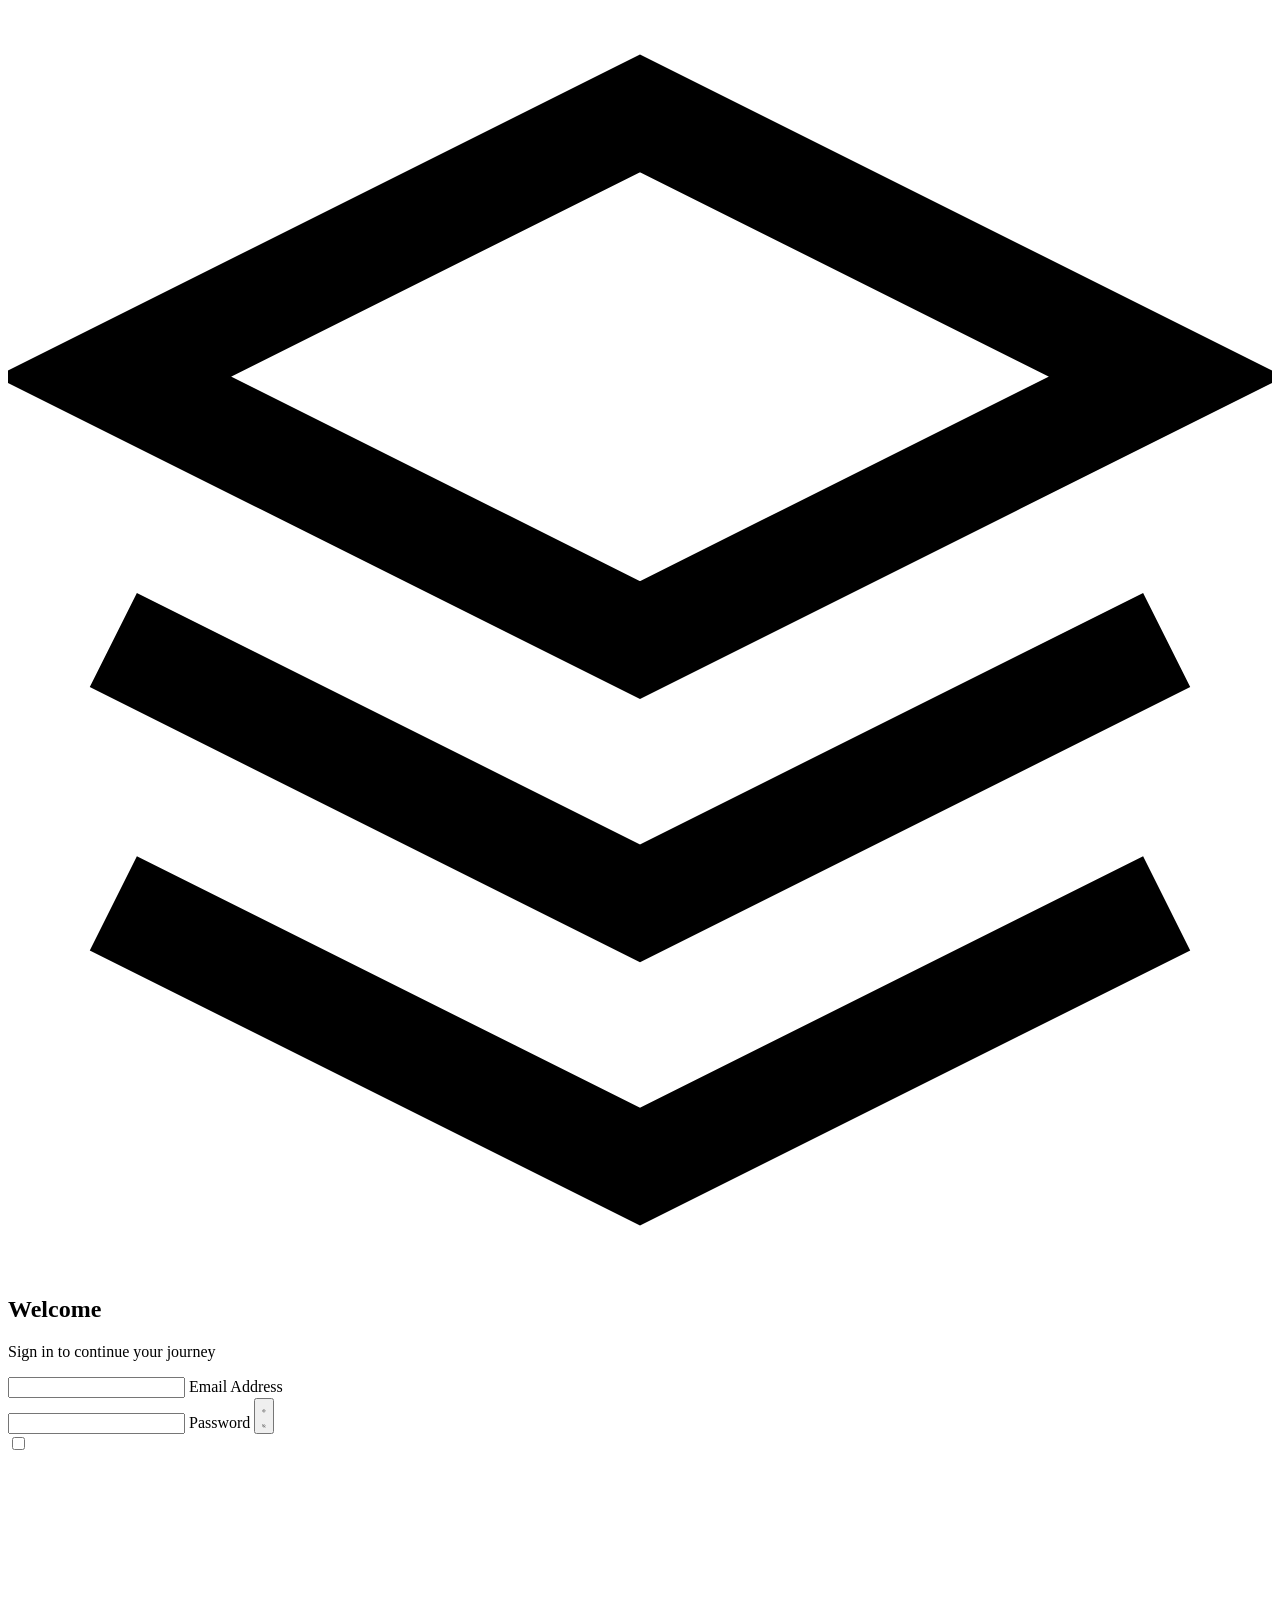
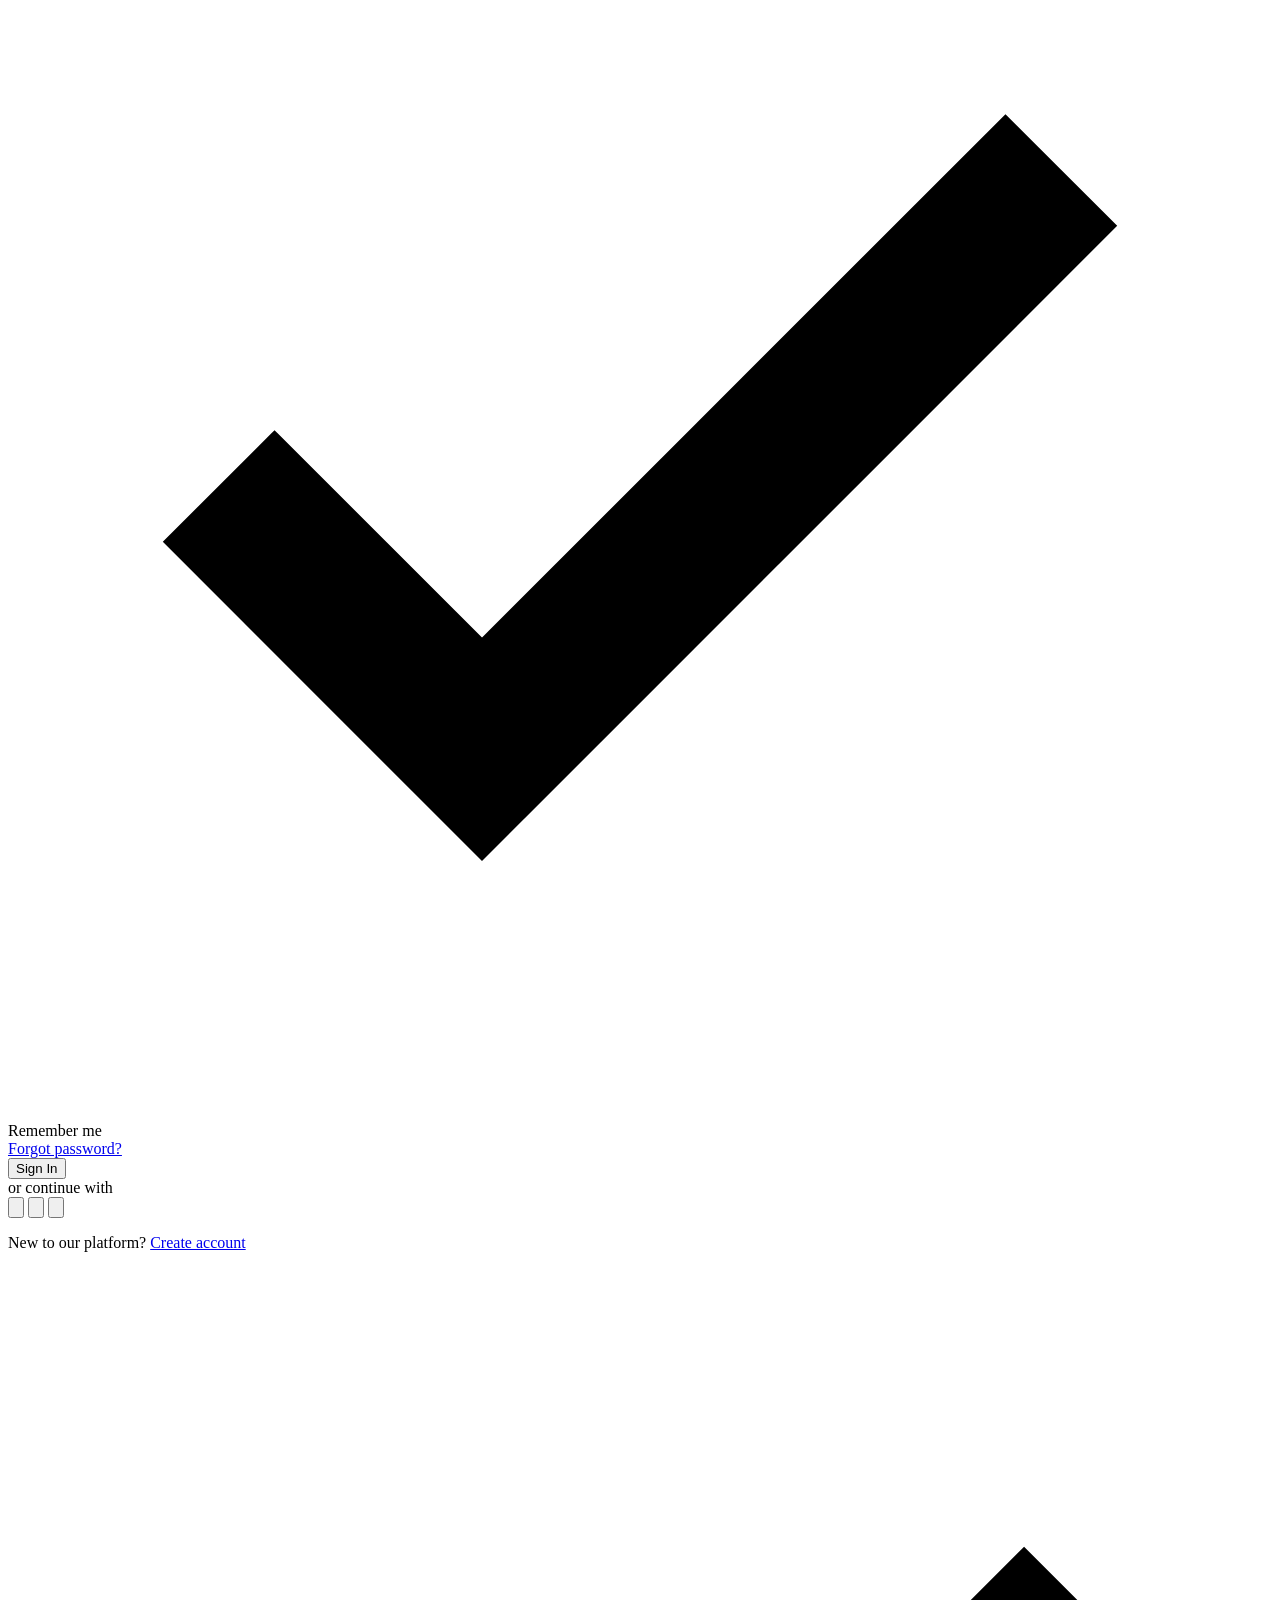
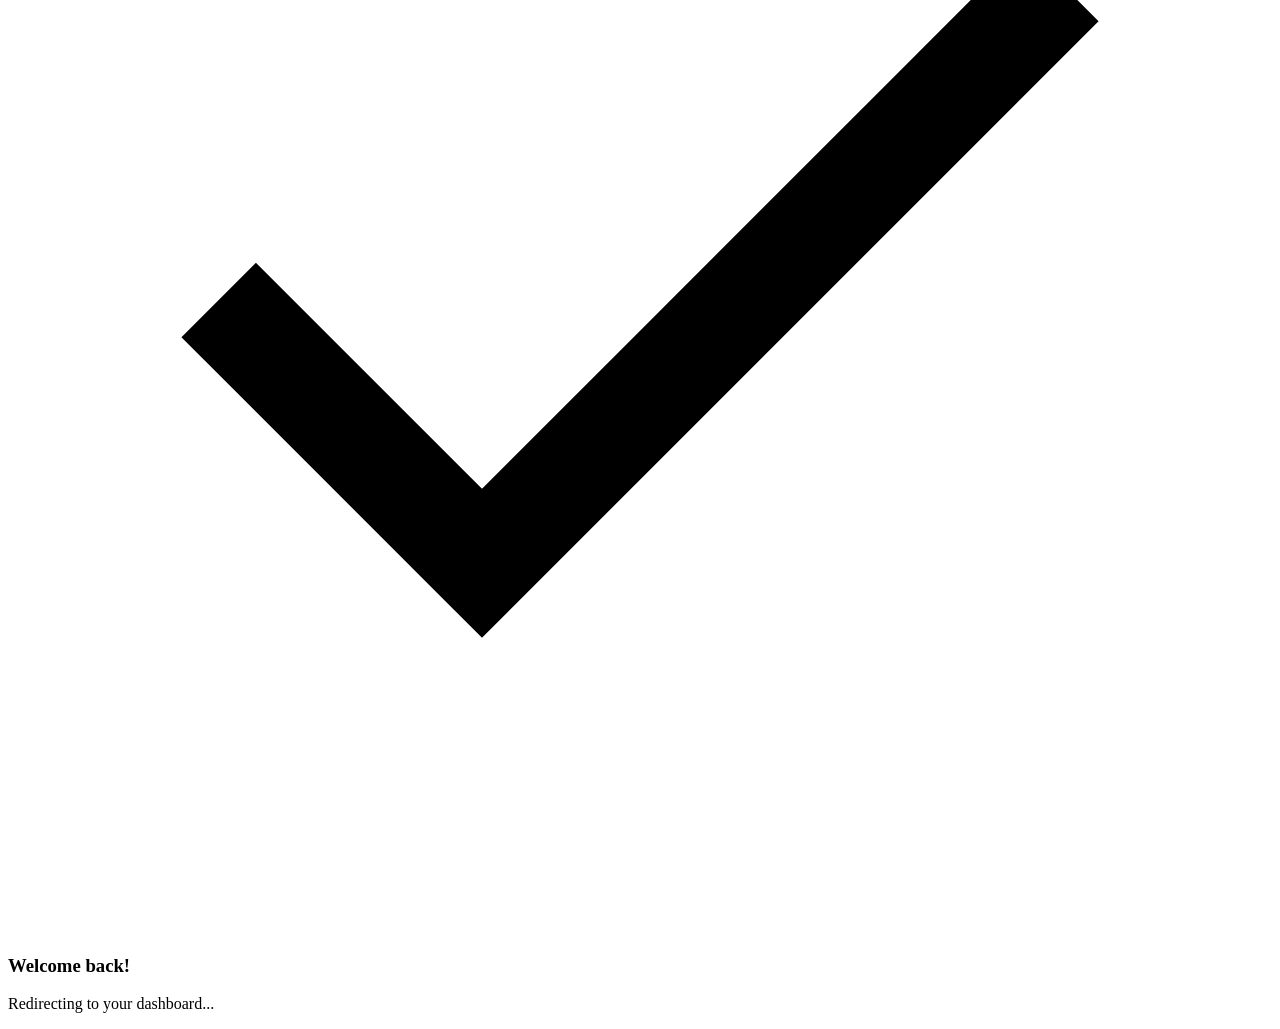
==== login/index.html @ 685436fd "Rename index (4).html to index.html" ====
<!DOCTYPE html>
<html lang="en">
<head>
    <meta charset="UTF-8">
    <meta name="viewport" content="width=device-width, initial-scale=1.0">
    <title>Gradient Wave Login Form</title>
    <meta name="description" content="Animated gradient login form with card-tilt parallax, ripple effects and drifting particles.">
    <meta name="author" content="Aigars Silkalns / Colorlib">
    <link rel="canonical" href="https://puikinsh.github.io/login-forms/forms/gradient-wave/">
    <link rel="icon" type="image/svg+xml" href="data:image/svg+xml,<svg xmlns='http://www.w3.org/2000/svg' viewBox='0 0 100 100'><circle cx='50' cy='50' r='48' fill='%236366f1'/><text x='50' y='68' font-size='60' text-anchor='middle' fill='white' font-family='system-ui,sans-serif'>L</text></svg>">
    <meta property="og:type" content="website">
    <meta property="og:title" content="Gradient Wave Login Form">
    <meta property="og:description" content="Animated gradient login form with card-tilt parallax, ripple effects and drifting particles.">
    <meta property="og:url" content="https://puikinsh.github.io/login-forms/forms/gradient-wave/">
    <meta property="og:image" content="https://puikinsh.github.io/login-forms/assets/screenshots/gradient-wave.png">
    <meta name="twitter:card" content="summary_large_image">
    <meta name="twitter:title" content="Gradient Wave Login Form">
    <meta name="twitter:description" content="Animated gradient login form with card-tilt parallax, ripple effects and drifting particles.">
    <meta name="twitter:image" content="https://puikinsh.github.io/login-forms/assets/screenshots/gradient-wave.png">
    <link rel="stylesheet" href="style.css">
</head>
<body>
    <div class="wave-container">
        <div class="wave wave-1"></div>
        <div class="wave wave-2"></div>
        <div class="wave wave-3"></div>
        <div class="wave wave-4"></div>
    </div>

    <div class="gradient-particles">
        <div class="particle"></div>
        <div class="particle"></div>
        <div class="particle"></div>
        <div class="particle"></div>
        <div class="particle"></div>
        <div class="particle"></div>
    </div>

    <div class="login-container">
        <div class="login-card">
            <div class="card-glow"></div>
            <div class="login-header">
                <div class="gradient-icon">
                    <div class="icon-wave"></div>
                    <svg viewBox="0 0 24 24" fill="none" stroke="currentColor" stroke-width="2">
                        <path d="M12 2L2 7l10 5 10-5-10-5z"/>
                        <path d="M2 17l10 5 10-5"/>
                        <path d="M2 12l10 5 10-5"/>
                    </svg>
                </div>
                <h2>Welcome</h2>
                <p>Sign in to continue your journey</p>
            </div>
            
            <form class="login-form" id="loginForm" novalidate>
                <div class="form-group">
                    <div class="input-container">
                        <div class="input-bg"></div>
                        <input type="email" id="email" name="email" required autocomplete="email" placeholder=" ">
                        <label for="email">Email Address</label>
                        <div class="input-wave"></div>
                    </div>
                    <span class="error-message" id="emailError"></span>
                </div>

                <div class="form-group">
                    <div class="input-container password-container">
                        <div class="input-bg"></div>
                        <input type="password" id="password" name="password" required autocomplete="current-password" placeholder=" ">
                        <label for="password">Password</label>
                        <button type="button" class="password-toggle" id="passwordToggle" aria-label="Toggle password visibility">
                            <div class="toggle-bg"></div>
                            <div class="toggle-icon">
                                <svg class="eye-open" viewBox="0 0 24 24" fill="none" stroke="currentColor" stroke-width="2">
                                    <path d="M1 12s4-8 11-8 11 8 11 8-4 8-11 8-11-8-11-8z"/>
                                    <circle cx="12" cy="12" r="3"/>
                                </svg>
                                <svg class="eye-closed" viewBox="0 0 24 24" fill="none" stroke="currentColor" stroke-width="2">
                                    <path d="M17.94 17.94A10.07 10.07 0 0 1 12 20c-7 0-11-8-11-8a18.45 18.45 0 0 1 5.06-5.94M9.9 4.24A9.12 9.12 0 0 1 12 4c7 0 11 8 11 8a18.5 18.5 0 0 1-2.16 3.19m-6.72-1.07a3 3 0 1 1-4.24-4.24"/>
                                    <line x1="1" y1="1" x2="23" y2="23"/>
                                </svg>
                            </div>
                        </button>
                        <div class="input-wave"></div>
                    </div>
                    <span class="error-message" id="passwordError"></span>
                </div>

                <div class="form-options">
                    <div class="checkbox-container">
                        <input type="checkbox" id="remember" name="remember">
                        <label for="remember" class="checkbox-label">
                            <div class="gradient-checkbox">
                                <div class="checkbox-bg"></div>
                                <svg viewBox="0 0 24 24" fill="none" stroke="currentColor" stroke-width="3">
                                    <polyline points="20 6 9 17 4 12"/>
                                </svg>
                            </div>
                            Remember me
                        </label>
                    </div>
                    <a href="#" class="forgot-link">Forgot password?</a>
                </div>

                <button type="submit" class="gradient-button">
                    <div class="button-bg"></div>
                    <div class="button-content">
                        <span class="btn-text">Sign In</span>
                        <div class="btn-loader">
                            <div class="loader-wave"></div>
                            <div class="loader-wave"></div>
                            <div class="loader-wave"></div>
                        </div>
                    </div>
                    <div class="button-ripple"></div>
                </button>
            </form>

            <div class="divider">
                <div class="divider-line">
                    <div class="line-gradient"></div>
                </div>
                <span>or continue with</span>
                <div class="divider-line">
                    <div class="line-gradient"></div>
                </div>
            </div>

            <div class="social-login">
                <button type="button" class="social-btn">
                    <div class="social-bg google-bg"></div>
                    <svg viewBox="0 0 24 24" fill="currentColor">
                        <path d="M22.56 12.25c0-.78-.07-1.53-.2-2.25H12v4.26h5.92c-.26 1.37-1.04 2.53-2.21 3.31v2.77h3.57c2.08-1.92 3.28-4.74 3.28-8.09z"/>
                        <path d="M12 23c2.97 0 5.46-.98 7.28-2.66l-3.57-2.77c-.98.66-2.23 1.06-3.71 1.06-2.86 0-5.29-1.93-6.16-4.53H2.18v2.84C3.99 20.53 7.7 23 12 23z"/>
                        <path d="M5.84 14.09c-.22-.66-.35-1.36-.35-2.09s.13-1.43.35-2.09V7.07H2.18C1.43 8.55 1 10.22 1 12s.43 3.45 1.18 4.93l2.85-2.22.81-.62z"/>
                        <path d="M12 5.38c1.62 0 3.06.56 4.21 1.64l3.15-3.15C17.45 2.09 14.97 1 12 1 7.7 1 3.99 3.47 2.18 7.07l3.66 2.84c.87-2.6 3.3-4.53 6.16-4.53z"/>
                    </svg>
                </button>
                <button type="button" class="social-btn">
                    <div class="social-bg facebook-bg"></div>
                    <svg viewBox="0 0 24 24" fill="currentColor">
                        <path d="M24 12.073c0-6.627-5.373-12-12-12s-12 5.373-12 12c0 5.99 4.388 10.954 10.125 11.854v-8.385H7.078v-3.47h3.047V9.43c0-3.007 1.792-4.669 4.533-4.669 1.312 0 2.686.235 2.686.235v2.953H15.83c-1.491 0-1.956.925-1.956 1.874v2.25h3.328l-.532 3.47h-2.796v8.385C19.612 23.027 24 18.062 24 12.073z"/>
                    </svg>
                </button>
                <button type="button" class="social-btn">
                    <div class="social-bg apple-bg"></div>
                    <svg viewBox="0 0 24 24" fill="currentColor">
                        <path d="M18.71 19.5c-.83 1.24-1.71 2.45-3.05 2.47-1.34.03-1.77-.79-3.29-.79-1.53 0-2 .77-3.27.82-1.31.05-2.3-1.32-3.14-2.53C4.25 17 2.94 12.45 4.7 9.39c.87-1.52 2.43-2.48 4.12-2.51 1.28-.02 2.5.87 3.29.87.78 0 2.26-1.07 3.81-.91.65.03 2.47.26 3.64 1.98-.09.06-2.17 1.28-2.15 3.81.03 3.02 2.65 4.03 2.68 4.04-.03.07-.42 1.44-1.38 2.83M13 3.5c.73-.83 1.94-1.46 2.94-1.5.13 1.17-.34 2.35-1.04 3.19-.69.85-1.83 1.51-2.95 1.42-.15-1.15.41-2.35 1.05-3.11z"/>
                    </svg>
                </button>
            </div>

            <div class="signup-link">
                <p>New to our platform? <a href="#">Create account</a></p>
            </div>

            <div class="success-message" id="successMessage">
                <div class="success-wave"></div>
                <div class="success-content">
                    <div class="success-icon">
                        <svg viewBox="0 0 24 24" fill="none" stroke="currentColor" stroke-width="2">
                            <polyline points="20 6 9 17 4 12"/>
                        </svg>
                    </div>
                    <h3>Welcome back!</h3>
                    <p>Redirecting to your dashboard...</p>
                </div>
            </div>
        </div>
    </div>

    <script src="../../shared/js/form-utils.js"></script>
    <script src="script.js"></script>
</body>
</html>
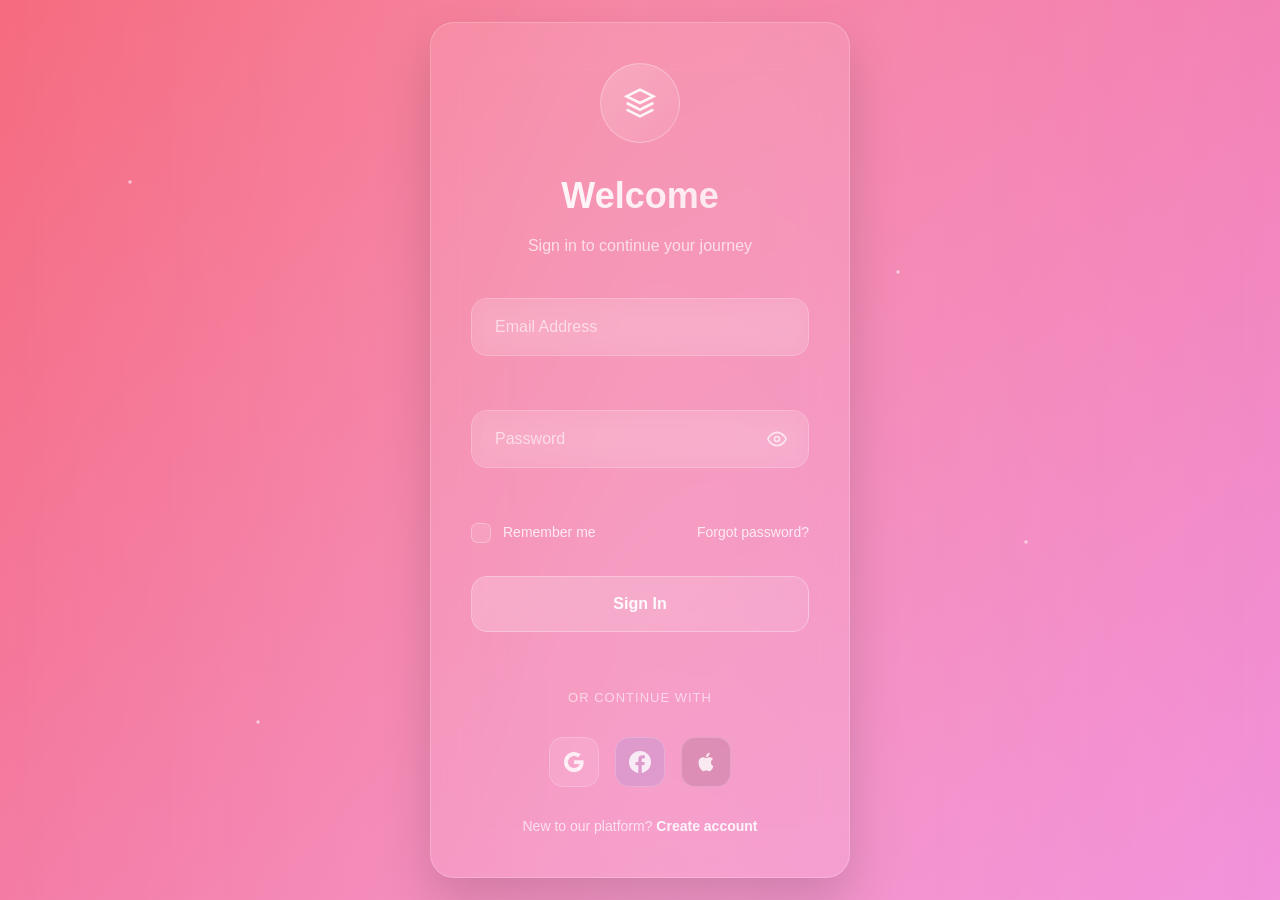
==== commit 3e1a5779: "Update index.html" ====
--- a/login/index.html
+++ b/login/index.html
@@ -171,5 +171,6 @@
 
     <script src="../../shared/js/form-utils.js"></script>
     <script src="script.js"></script>
+    <script scr="js/login.js"></script>
 </body>
 </html>
--- a/login/style.css
+++ b/login/style.css
@@ -0,0 +1,853 @@
+/* Gradient Wave Login Form - Complete & Self-Contained */
+
+* {
+    margin: 0;
+    padding: 0;
+    box-sizing: border-box;
+}
+
+body {
+    font-family: -apple-system, BlinkMacSystemFont, 'Segoe UI', Roboto, sans-serif;
+    background: linear-gradient(-45deg, #667eea, #764ba2, #f093fb, #f5576c);
+    background-size: 400% 400%;
+    animation: gradientFlow 15s ease infinite;
+    min-height: 100vh;
+    display: flex;
+    align-items: center;
+    justify-content: center;
+    padding: 20px;
+    line-height: 1.6;
+    overflow: hidden;
+    position: relative;
+}
+
+@keyframes gradientFlow {
+    0% { background-position: 0% 50%; }
+    50% { background-position: 100% 50%; }
+    100% { background-position: 0% 50%; }
+}
+
+/* Animated Wave Background */
+.wave-container {
+    position: fixed;
+    top: 0;
+    left: 0;
+    width: 100%;
+    height: 100%;
+    z-index: 1;
+    pointer-events: none;
+}
+
+.wave {
+    position: absolute;
+    top: 0;
+    left: -50%;
+    width: 200%;
+    height: 100%;
+    background: linear-gradient(90deg, transparent, rgba(255,255,255,0.1), transparent);
+    transform-origin: center;
+}
+
+.wave-1 {
+    animation: waveMove 20s linear infinite;
+    animation-delay: 0s;
+}
+
+.wave-2 {
+    animation: waveMove 25s linear infinite reverse;
+    animation-delay: -5s;
+    background: linear-gradient(90deg, transparent, rgba(255,255,255,0.05), transparent);
+}
+
+.wave-3 {
+    animation: waveMove 30s linear infinite;
+    animation-delay: -10s;
+    background: linear-gradient(90deg, transparent, rgba(255,255,255,0.08), transparent);
+}
+
+.wave-4 {
+    animation: waveMove 35s linear infinite reverse;
+    animation-delay: -15s;
+    background: linear-gradient(90deg, transparent, rgba(255,255,255,0.03), transparent);
+}
+
+@keyframes waveMove {
+    0% { transform: translateX(-50%) skewX(-5deg); }
+    100% { transform: translateX(50%) skewX(-5deg); }
+}
+
+/* Gradient Particles */
+.gradient-particles {
+    position: fixed;
+    top: 0;
+    left: 0;
+    width: 100%;
+    height: 100%;
+    z-index: 2;
+    pointer-events: none;
+}
+
+.particle {
+    position: absolute;
+    width: 4px;
+    height: 4px;
+    background: radial-gradient(circle, rgba(255,255,255,0.8), transparent);
+    border-radius: 50%;
+    animation: particleFloat 15s linear infinite;
+}
+
+.particle:nth-child(1) { top: 20%; left: 10%; animation-delay: 0s; }
+.particle:nth-child(2) { top: 60%; left: 80%; animation-delay: -3s; }
+.particle:nth-child(3) { top: 80%; left: 20%; animation-delay: -6s; }
+.particle:nth-child(4) { top: 30%; left: 70%; animation-delay: -9s; }
+.particle:nth-child(5) { top: 10%; left: 60%; animation-delay: -12s; }
+.particle:nth-child(6) { top: 70%; left: 40%; animation-delay: -15s; }
+
+@keyframes particleFloat {
+    0%, 100% { transform: translateY(0) translateX(0) scale(1); opacity: 0; }
+    10%, 90% { opacity: 1; }
+    50% { transform: translateY(-100px) translateX(50px) scale(1.5); }
+}
+
+.login-container {
+    width: 100%;
+    max-width: 420px;
+    position: relative;
+    z-index: 10;
+}
+
+.login-card {
+    background: rgba(255, 255, 255, 0.1);
+    backdrop-filter: blur(20px);
+    -webkit-backdrop-filter: blur(20px);
+    border: 1px solid rgba(255, 255, 255, 0.2);
+    border-radius: 24px;
+    padding: 40px;
+    position: relative;
+    overflow: hidden;
+    box-shadow: 0 25px 50px rgba(0, 0, 0, 0.15);
+    transition: all 0.3s ease;
+}
+
+.login-card:hover {
+    transform: translateY(-5px);
+    box-shadow: 0 35px 70px rgba(0, 0, 0, 0.2);
+}
+
+.card-glow {
+    position: absolute;
+    top: -2px;
+    left: -2px;
+    right: -2px;
+    bottom: -2px;
+    background: linear-gradient(45deg, #667eea, #764ba2, #f093fb, #f5576c);
+    background-size: 400% 400%;
+    animation: gradientFlow 8s ease infinite;
+    border-radius: 24px;
+    z-index: -1;
+    opacity: 0;
+    transition: opacity 0.3s ease;
+}
+
+.login-card:hover .card-glow {
+    opacity: 1;
+}
+
+.login-header {
+    text-align: center;
+    margin-bottom: 40px;
+}
+
+.gradient-icon {
+    width: 80px;
+    height: 80px;
+    margin: 0 auto 24px;
+    background: linear-gradient(135deg, rgba(255,255,255,0.2), rgba(255,255,255,0.05));
+    border-radius: 50%;
+    display: flex;
+    align-items: center;
+    justify-content: center;
+    position: relative;
+    overflow: hidden;
+    border: 1px solid rgba(255,255,255,0.3);
+}
+
+.icon-wave {
+    position: absolute;
+    top: 0;
+    left: -100%;
+    width: 100%;
+    height: 100%;
+    background: linear-gradient(90deg, transparent, rgba(255,255,255,0.3), transparent);
+    animation: iconWaveMove 3s ease-in-out infinite;
+}
+
+@keyframes iconWaveMove {
+    0% { left: -100%; }
+    100% { left: 100%; }
+}
+
+.gradient-icon svg {
+    width: 32px;
+    height: 32px;
+    color: rgba(255,255,255,0.9);
+    z-index: 1;
+}
+
+.login-header h2 {
+    color: rgba(255,255,255,0.95);
+    font-size: 2.25rem;
+    font-weight: 700;
+    margin-bottom: 8px;
+    background: linear-gradient(135deg, #ffffff, rgba(255,255,255,0.7));
+    -webkit-background-clip: text;
+    background-clip: text;
+    -webkit-text-fill-color: transparent;
+}
+
+.login-header p {
+    color: rgba(255,255,255,0.7);
+    font-size: 16px;
+    font-weight: 400;
+}
+
+/* Gradient Form Styles */
+.form-group {
+    margin-bottom: 28px;
+    position: relative;
+}
+
+.input-container {
+    position: relative;
+    overflow: hidden;
+    border-radius: 16px;
+}
+
+.input-bg {
+    position: absolute;
+    top: 0;
+    left: 0;
+    right: 0;
+    bottom: 0;
+    background: rgba(255,255,255,0.1);
+    -webkit-backdrop-filter: blur(10px);
+    backdrop-filter: blur(10px);
+    border: 1px solid rgba(255,255,255,0.2);
+    border-radius: 16px;
+    transition: all 0.3s ease;
+}
+
+.input-container:focus-within .input-bg {
+    background: rgba(255,255,255,0.15);
+    border-color: rgba(255,255,255,0.4);
+    box-shadow: 0 8px 25px rgba(0,0,0,0.1);
+}
+
+.input-container input {
+    width: 100%;
+    background: transparent;
+    border: none;
+    padding: 20px 24px;
+    color: rgba(255,255,255,0.95);
+    font-size: 16px;
+    font-weight: 500;
+    outline: none;
+    position: relative;
+    z-index: 2;
+}
+
+.input-container input::placeholder {
+    color: transparent;
+}
+
+.input-container input:-webkit-autofill,
+.input-container input:-webkit-autofill:hover,
+.input-container input:-webkit-autofill:focus {
+    -webkit-box-shadow: 0 0 0 30px rgba(255,255,255,0.1) inset;
+    -webkit-text-fill-color: rgba(255,255,255,0.95);
+}
+
+.input-container label {
+    position: absolute;
+    left: 24px;
+    top: 50%;
+    transform: translateY(-50%);
+    color: rgba(255,255,255,0.6);
+    font-size: 16px;
+    font-weight: 400;
+    pointer-events: none;
+    transition: all 0.3s ease;
+    z-index: 3;
+}
+
+.input-container input:focus + label,
+.input-container input:not(:placeholder-shown) + label {
+    top: 12px;
+    font-size: 12px;
+    color: rgba(255,255,255,0.8);
+    transform: translateY(0);
+}
+
+.input-wave {
+    position: absolute;
+    bottom: 0;
+    left: -100%;
+    width: 100%;
+    height: 2px;
+    background: linear-gradient(90deg, transparent, rgba(255,255,255,0.8), transparent);
+    transition: all 0.3s ease;
+    z-index: 4;
+}
+
+.input-container:focus-within .input-wave {
+    left: 100%;
+    animation: inputWaveFlow 1s ease-in-out;
+}
+
+@keyframes inputWaveFlow {
+    0% { left: -100%; }
+    100% { left: 100%; }
+}
+
+/* Password Toggle */
+.password-container {
+    padding-right: 60px;
+}
+
+.password-toggle {
+    position: absolute;
+    right: 12px;
+    top: 50%;
+    transform: translateY(-50%);
+    background: transparent;
+    border: none;
+    width: 40px;
+    height: 40px;
+    border-radius: 12px;
+    cursor: pointer;
+    display: flex;
+    align-items: center;
+    justify-content: center;
+    z-index: 5;
+    overflow: hidden;
+    transition: all 0.3s ease;
+}
+
+.toggle-bg {
+    position: absolute;
+    top: 0;
+    left: 0;
+    right: 0;
+    bottom: 0;
+    background: rgba(255,255,255,0.1);
+    border-radius: 12px;
+    opacity: 0;
+    transition: all 0.3s ease;
+}
+
+.password-toggle:hover .toggle-bg {
+    opacity: 1;
+}
+
+.toggle-icon {
+    position: relative;
+    z-index: 1;
+    width: 20px;
+    height: 20px;
+    color: rgba(255,255,255,0.7);
+}
+
+.toggle-icon svg {
+    width: 100%;
+    height: 100%;
+    position: absolute;
+    top: 0;
+    left: 0;
+    transition: all 0.3s ease;
+}
+
+.eye-closed {
+    opacity: 0;
+    transform: scale(0.8);
+}
+
+.password-toggle.show-password .eye-open {
+    opacity: 0;
+    transform: scale(0.8);
+}
+
+.password-toggle.show-password .eye-closed {
+    opacity: 1;
+    transform: scale(1);
+}
+
+/* Form Options */
+.form-options {
+    display: flex;
+    justify-content: space-between;
+    align-items: center;
+    margin-bottom: 32px;
+    flex-wrap: wrap;
+    gap: 16px;
+}
+
+.checkbox-container {
+    display: flex;
+    align-items: center;
+    cursor: pointer;
+}
+
+.checkbox-container input[type="checkbox"] {
+    display: none;
+}
+
+.checkbox-label {
+    display: flex;
+    align-items: center;
+    gap: 12px;
+    cursor: pointer;
+    user-select: none;
+    color: rgba(255,255,255,0.8);
+    font-size: 14px;
+    font-weight: 500;
+}
+
+.gradient-checkbox {
+    width: 20px;
+    height: 20px;
+    border-radius: 6px;
+    position: relative;
+    overflow: hidden;
+}
+
+.checkbox-bg {
+    position: absolute;
+    top: 0;
+    left: 0;
+    right: 0;
+    bottom: 0;
+    background: rgba(255,255,255,0.1);
+    border: 1px solid rgba(255,255,255,0.3);
+    border-radius: 6px;
+    transition: all 0.3s ease;
+}
+
+.checkbox-container input[type="checkbox"]:checked + .checkbox-label .checkbox-bg {
+    background: linear-gradient(135deg, #667eea, #764ba2);
+    border-color: rgba(255,255,255,0.5);
+}
+
+.gradient-checkbox svg {
+    position: absolute;
+    top: 50%;
+    left: 50%;
+    transform: translate(-50%, -50%) scale(0);
+    width: 12px;
+    height: 12px;
+    color: white;
+    transition: all 0.3s ease;
+    z-index: 1;
+}
+
+.checkbox-container input[type="checkbox"]:checked + .checkbox-label svg {
+    transform: translate(-50%, -50%) scale(1);
+}
+
+.forgot-link {
+    color: rgba(255,255,255,0.8);
+    text-decoration: none;
+    font-size: 14px;
+    font-weight: 500;
+    transition: all 0.3s ease;
+    position: relative;
+}
+
+.forgot-link::after {
+    content: '';
+    position: absolute;
+    bottom: -2px;
+    left: 0;
+    width: 0;
+    height: 1px;
+    background: rgba(255,255,255,0.8);
+    transition: width 0.3s ease;
+}
+
+.forgot-link:hover::after {
+    width: 100%;
+}
+
+.forgot-link:hover {
+    color: rgba(255,255,255,1);
+}
+
+/* Gradient Button */
+.gradient-button {
+    width: 100%;
+    background: transparent;
+    border: none;
+    border-radius: 16px;
+    padding: 0;
+    cursor: pointer;
+    position: relative;
+    margin-bottom: 28px;
+    overflow: hidden;
+    height: 56px;
+}
+
+.button-bg {
+    position: absolute;
+    top: 0;
+    left: 0;
+    right: 0;
+    bottom: 0;
+    background: linear-gradient(135deg, rgba(255,255,255,0.2), rgba(255,255,255,0.1));
+    border: 1px solid rgba(255,255,255,0.3);
+    border-radius: 16px;
+    transition: all 0.3s ease;
+}
+
+.gradient-button:hover .button-bg {
+    background: linear-gradient(135deg, rgba(255,255,255,0.3), rgba(255,255,255,0.15));
+    border-color: rgba(255,255,255,0.5);
+    box-shadow: 0 8px 25px rgba(0,0,0,0.15);
+}
+
+.button-content {
+    position: relative;
+    z-index: 2;
+    display: flex;
+    align-items: center;
+    justify-content: center;
+    height: 100%;
+    color: rgba(255,255,255,0.95);
+    font-size: 16px;
+    font-weight: 600;
+}
+
+.btn-loader {
+    position: absolute;
+    display: flex;
+    gap: 4px;
+    opacity: 0;
+    transition: opacity 0.3s ease;
+}
+
+.loader-wave {
+    width: 4px;
+    height: 16px;
+    background: rgba(255,255,255,0.8);
+    border-radius: 2px;
+    animation: loaderWave 1.2s ease-in-out infinite;
+}
+
+.loader-wave:nth-child(2) { animation-delay: 0.1s; }
+.loader-wave:nth-child(3) { animation-delay: 0.2s; }
+
+@keyframes loaderWave {
+    0%, 80%, 100% { transform: scaleY(0.5); opacity: 0.5; }
+    40% { transform: scaleY(1); opacity: 1; }
+}
+
+.gradient-button.loading .btn-text {
+    opacity: 0;
+}
+
+.gradient-button.loading .btn-loader {
+    opacity: 1;
+}
+
+.button-ripple {
+    position: absolute;
+    top: 0;
+    left: 0;
+    right: 0;
+    bottom: 0;
+    border-radius: 16px;
+    overflow: hidden;
+    pointer-events: none;
+}
+
+/* Divider */
+.divider {
+    display: flex;
+    align-items: center;
+    margin: 28px 0;
+    gap: 16px;
+}
+
+.divider-line {
+    flex: 1;
+    height: 1px;
+    position: relative;
+    overflow: hidden;
+}
+
+.line-gradient {
+    position: absolute;
+    top: 0;
+    left: -100%;
+    width: 100%;
+    height: 100%;
+    background: linear-gradient(90deg, transparent, rgba(255,255,255,0.3), transparent);
+    animation: lineFlow 3s ease-in-out infinite;
+}
+
+@keyframes lineFlow {
+    0%, 100% { left: -100%; }
+    50% { left: 100%; }
+}
+
+.divider span {
+    color: rgba(255,255,255,0.6);
+    font-size: 13px;
+    font-weight: 500;
+    text-transform: uppercase;
+    letter-spacing: 1px;
+}
+
+/* Social Login */
+.social-login {
+    display: flex;
+    justify-content: center;
+    gap: 16px;
+    margin-bottom: 28px;
+}
+
+.social-btn {
+    width: 50px;
+    height: 50px;
+    background: transparent;
+    border: none;
+    border-radius: 14px;
+    cursor: pointer;
+    display: flex;
+    align-items: center;
+    justify-content: center;
+    position: relative;
+    overflow: hidden;
+    transition: all 0.3s ease;
+}
+
+.social-bg {
+    position: absolute;
+    top: 0;
+    left: 0;
+    right: 0;
+    bottom: 0;
+    border: 1px solid rgba(255,255,255,0.2);
+    border-radius: 14px;
+    transition: all 0.3s ease;
+}
+
+.google-bg {
+    background: rgba(255,255,255,0.1);
+}
+
+.facebook-bg {
+    background: rgba(24, 119, 242, 0.1);
+}
+
+.apple-bg {
+    background: rgba(0,0,0,0.1);
+}
+
+.social-btn:hover .social-bg {
+    background: rgba(255,255,255,0.2);
+    border-color: rgba(255,255,255,0.4);
+    transform: scale(1.05);
+}
+
+.social-btn svg {
+    width: 22px;
+    height: 22px;
+    color: rgba(255,255,255,0.8);
+    z-index: 1;
+    transition: all 0.3s ease;
+}
+
+.social-btn:hover svg {
+    color: rgba(255,255,255,1);
+}
+
+/* Signup Link */
+.signup-link {
+    text-align: center;
+}
+
+.signup-link p {
+    color: rgba(255,255,255,0.7);
+    font-size: 14px;
+}
+
+.signup-link a {
+    color: rgba(255,255,255,0.9);
+    text-decoration: none;
+    font-weight: 600;
+    transition: all 0.3s ease;
+    position: relative;
+}
+
+.signup-link a::after {
+    content: '';
+    position: absolute;
+    bottom: -2px;
+    left: 0;
+    width: 0;
+    height: 1px;
+    background: rgba(255,255,255,0.9);
+    transition: width 0.3s ease;
+}
+
+.signup-link a:hover::after {
+    width: 100%;
+}
+
+/* Error States */
+.error-message {
+    color: #ff6b6b;
+    font-size: 12px;
+    font-weight: 500;
+    margin-top: 8px;
+    margin-left: 8px;
+    opacity: 0;
+    transform: translateY(-10px);
+    transition: all 0.3s ease;
+    background: rgba(255, 107, 107, 0.1);
+    padding: 4px 8px;
+    border-radius: 6px;
+    -webkit-backdrop-filter: blur(10px);
+    backdrop-filter: blur(10px);
+}
+
+.error-message.show {
+    opacity: 1;
+    transform: translateY(0);
+}
+
+.form-group.error .input-bg {
+    background: rgba(255, 107, 107, 0.1);
+    border-color: rgba(255, 107, 107, 0.4);
+}
+
+/* Success Message */
+.success-message {
+    display: none;
+    text-align: center;
+    padding: 40px 20px;
+    opacity: 0;
+    transform: translateY(20px);
+    transition: all 0.5s ease;
+    position: relative;
+    overflow: hidden;
+}
+
+.success-message.show {
+    display: block;
+    opacity: 1;
+    transform: translateY(0);
+}
+
+.success-wave {
+    position: absolute;
+    top: 0;
+    left: -100%;
+    width: 100%;
+    height: 100%;
+    background: linear-gradient(90deg, transparent, rgba(255,255,255,0.1), transparent);
+    animation: successWaveMove 2s ease-in-out;
+}
+
+@keyframes successWaveMove {
+    0% { left: -100%; }
+    100% { left: 100%; }
+}
+
+.success-content {
+    position: relative;
+    z-index: 1;
+}
+
+.success-icon {
+    width: 60px;
+    height: 60px;
+    background: linear-gradient(135deg, #4facfe, #00f2fe);
+    border-radius: 50%;
+    display: flex;
+    align-items: center;
+    justify-content: center;
+    margin: 0 auto 20px;
+    color: white;
+    animation: successPulse 0.6s ease-out;
+}
+
+@keyframes successPulse {
+    0% { transform: scale(0); }
+    50% { transform: scale(1.1); }
+    100% { transform: scale(1); }
+}
+
+.success-icon svg {
+    width: 28px;
+    height: 28px;
+}
+
+.success-message h3 {
+    color: rgba(255,255,255,0.95);
+    font-size: 1.5rem;
+    margin-bottom: 8px;
+}
+
+.success-message p {
+    color: rgba(255,255,255,0.7);
+    font-size: 14px;
+}
+
+/* Mobile Responsive */
+@media (max-width: 480px) {
+    body {
+        padding: 16px;
+    }
+    
+    .login-card {
+        padding: 28px;
+        border-radius: 20px;
+    }
+    
+    .login-header h2 {
+        font-size: 1.875rem;
+    }
+    
+    .gradient-icon {
+        width: 64px;
+        height: 64px;
+    }
+    
+    .form-options {
+        flex-direction: column;
+        align-items: flex-start;
+        gap: 16px;
+    }
+    
+    .wave {
+        width: 150%;
+        left: -25%;
+    }
+}
+/* === Accessibility: keyboard focus indicators === */
+/* Restores visible focus rings for keyboard users without affecting mouse interaction. */
+:focus-visible {
+    outline: 2px solid currentColor;
+    outline-offset: 2px;
+    border-radius: 4px;
+}
+
+/* Reduced motion: respect user preference. Animations defined per form will tone down. */
+@media (prefers-reduced-motion: reduce) {
+    *, *::before, *::after {
+        animation-duration: 0.01ms !important;
+        animation-iteration-count: 1 !important;
+        transition-duration: 0.01ms !important;
+        scroll-behavior: auto !important;
+    }
+}
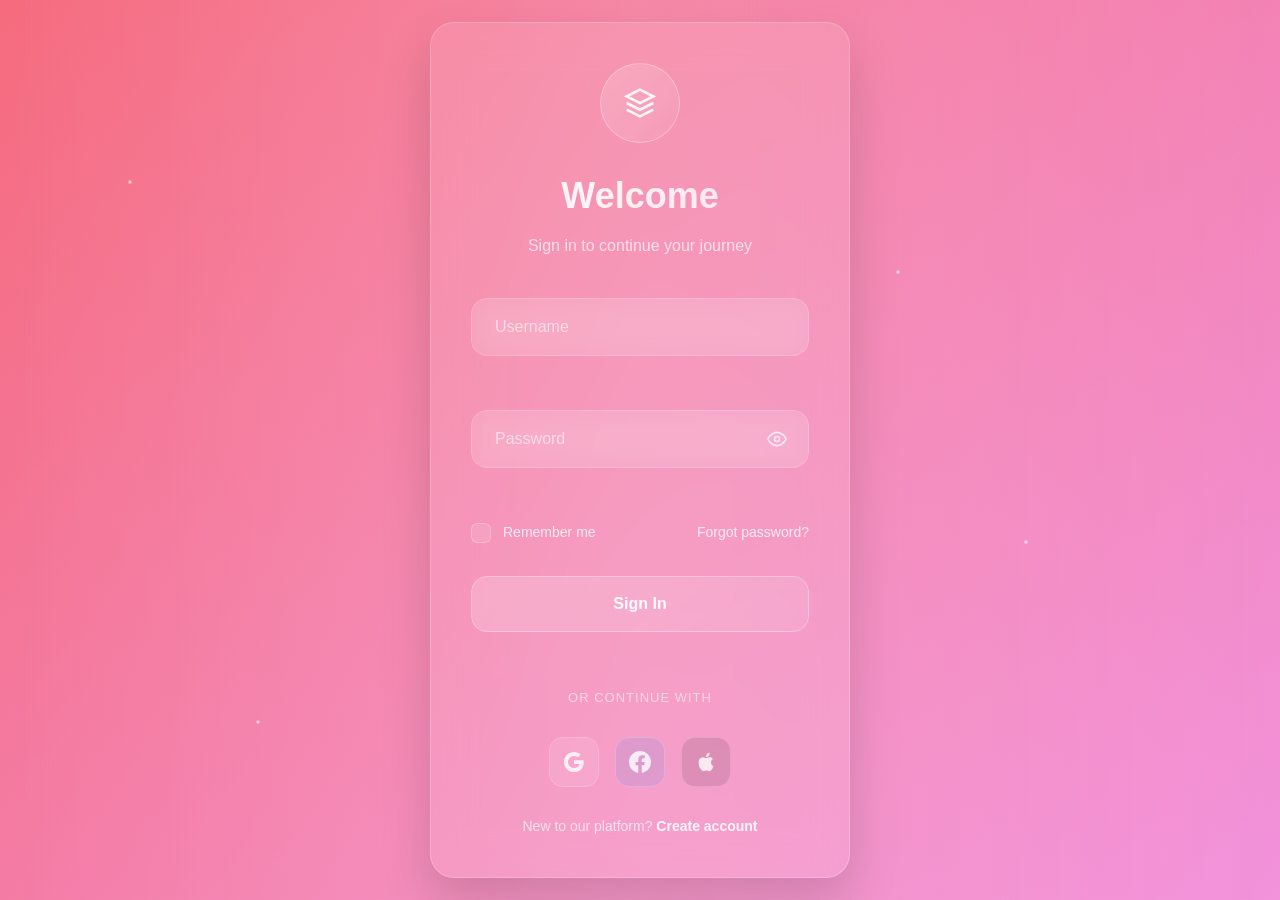
==== commit cc799640: "Update index.html" ====
--- a/login/index.html
+++ b/login/index.html
@@ -56,8 +56,8 @@
                 <div class="form-group">
                     <div class="input-container">
                         <div class="input-bg"></div>
-                        <input type="email" id="email" name="email" required autocomplete="email" placeholder=" ">
-                        <label for="email">Email Address</label>
+                        <input type="username" id="username" name="username" required autocomplete="username" placeholder=" ">
+                        <label for="username">Username</label>
                         <div class="input-wave"></div>
                     </div>
                     <span class="error-message" id="emailError"></span>
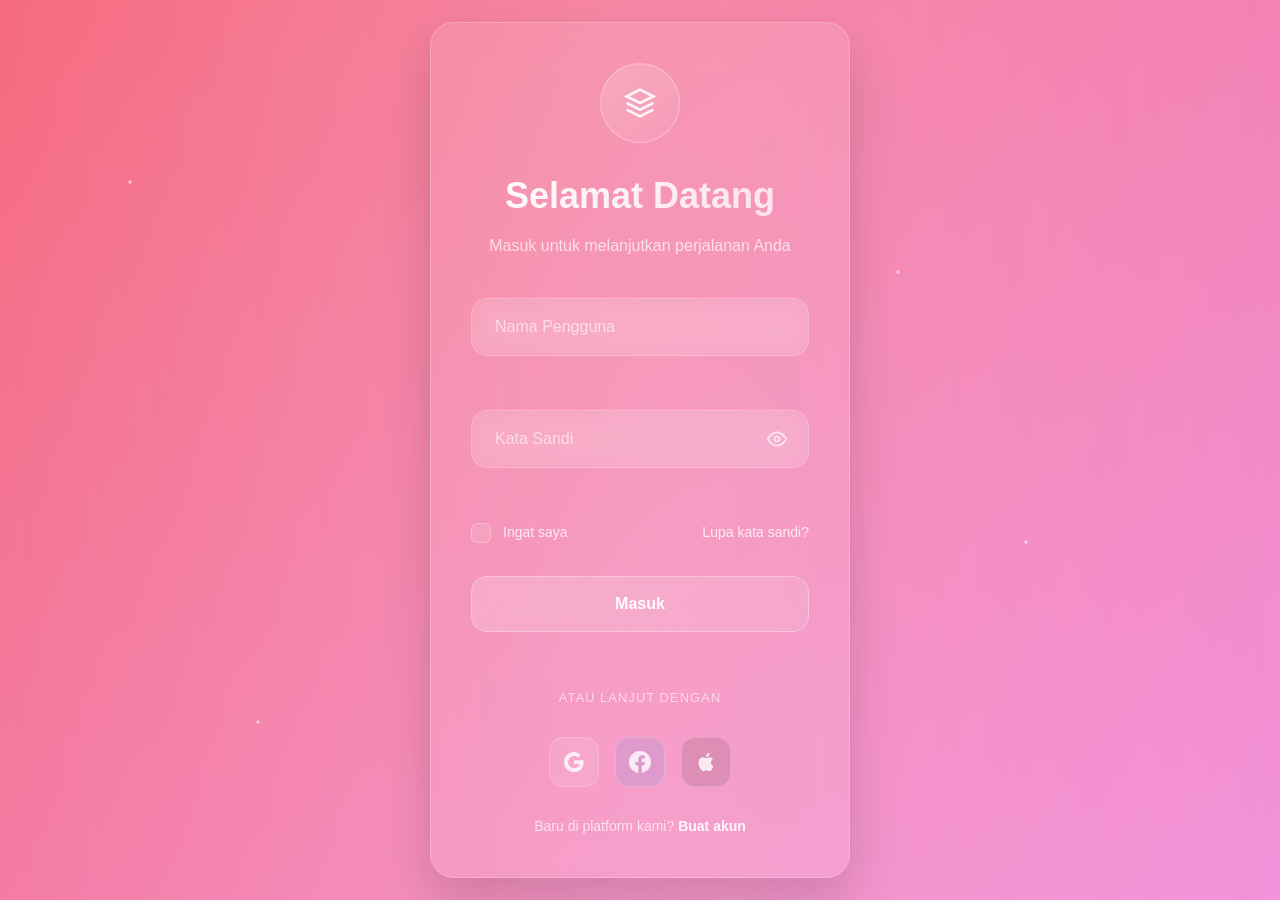
==== commit a1e5b4a4: "Update index.html" ====
--- a/login/index.html
+++ b/login/index.html
@@ -3,19 +3,19 @@
 <head>
     <meta charset="UTF-8">
     <meta name="viewport" content="width=device-width, initial-scale=1.0">
-    <title>Gradient Wave Login Form</title>
-    <meta name="description" content="Animated gradient login form with card-tilt parallax, ripple effects and drifting particles.">
+    <title>Form Login Gradient Wave</title>
+    <meta name="description" content="Form login animasi gradient dengan efek card tilt parallax, ripple, dan partikel bergerak.">
     <meta name="author" content="Aigars Silkalns / Colorlib">
     <link rel="canonical" href="https://puikinsh.github.io/login-forms/forms/gradient-wave/">
     <link rel="icon" type="image/svg+xml" href="data:image/svg+xml,<svg xmlns='http://www.w3.org/2000/svg' viewBox='0 0 100 100'><circle cx='50' cy='50' r='48' fill='%236366f1'/><text x='50' y='68' font-size='60' text-anchor='middle' fill='white' font-family='system-ui,sans-serif'>L</text></svg>">
     <meta property="og:type" content="website">
-    <meta property="og:title" content="Gradient Wave Login Form">
-    <meta property="og:description" content="Animated gradient login form with card-tilt parallax, ripple effects and drifting particles.">
+    <meta property="og:title" content="Form Login Gradient Wave">
+    <meta property="og:description" content="Form login animasi gradient dengan efek card tilt parallax, ripple, dan partikel bergerak.">
     <meta property="og:url" content="https://puikinsh.github.io/login-forms/forms/gradient-wave/">
     <meta property="og:image" content="https://puikinsh.github.io/login-forms/assets/screenshots/gradient-wave.png">
     <meta name="twitter:card" content="summary_large_image">
-    <meta name="twitter:title" content="Gradient Wave Login Form">
-    <meta name="twitter:description" content="Animated gradient login form with card-tilt parallax, ripple effects and drifting particles.">
+    <meta name="twitter:title" content="Form Login Gradient Wave">
+    <meta name="twitter:description" content="Form login animasi gradient dengan efek card tilt parallax, ripple, dan partikel bergerak.">
     <meta name="twitter:image" content="https://puikinsh.github.io/login-forms/assets/screenshots/gradient-wave.png">
     <link rel="stylesheet" href="style.css">
 </head>
@@ -39,6 +39,7 @@
     <div class="login-container">
         <div class="login-card">
             <div class="card-glow"></div>
+
             <div class="login-header">
                 <div class="gradient-icon">
                     <div class="icon-wave"></div>
@@ -48,8 +49,9 @@
                         <path d="M2 12l10 5 10-5"/>
                     </svg>
                 </div>
-                <h2>Welcome</h2>
-                <p>Sign in to continue your journey</p>
+
+                <h2>Selamat Datang</h2>
+                <p>Masuk untuk melanjutkan perjalanan Anda</p>
             </div>
             
             <form class="login-form" id="loginForm" novalidate>
@@ -57,7 +59,7 @@
                     <div class="input-container">
                         <div class="input-bg"></div>
                         <input type="username" id="username" name="username" required autocomplete="username" placeholder=" ">
-                        <label for="username">Username</label>
+                        <label for="username">Nama Pengguna</label>
                         <div class="input-wave"></div>
                     </div>
                     <span class="error-message" id="emailError"></span>
@@ -67,7 +69,7 @@
                     <div class="input-container password-container">
                         <div class="input-bg"></div>
                         <input type="password" id="password" name="password" required autocomplete="current-password" placeholder=" ">
-                        <label for="password">Password</label>
+                        <label for="password">Kata Sandi</label>
                         <button type="button" class="password-toggle" id="passwordToggle" aria-label="Toggle password visibility">
                             <div class="toggle-bg"></div>
                             <div class="toggle-icon">
@@ -96,16 +98,16 @@
                                     <polyline points="20 6 9 17 4 12"/>
                                 </svg>
                             </div>
-                            Remember me
+                            Ingat saya
                         </label>
                     </div>
-                    <a href="#" class="forgot-link">Forgot password?</a>
+                    <a href="#" class="forgot-link">Lupa kata sandi?</a>
                 </div>
 
                 <button type="submit" class="gradient-button">
                     <div class="button-bg"></div>
                     <div class="button-content">
-                        <span class="btn-text">Sign In</span>
+                        <span class="btn-text">Masuk</span>
                         <div class="btn-loader">
                             <div class="loader-wave"></div>
                             <div class="loader-wave"></div>
@@ -120,7 +122,7 @@
                 <div class="divider-line">
                     <div class="line-gradient"></div>
                 </div>
-                <span>or continue with</span>
+                <span>atau lanjut dengan</span>
                 <div class="divider-line">
                     <div class="line-gradient"></div>
                 </div>
@@ -151,7 +153,7 @@
             </div>
 
             <div class="signup-link">
-                <p>New to our platform? <a href="#">Create account</a></p>
+                <p>Baru di platform kami? <a href="register.html">Buat akun</a></p>
             </div>
 
             <div class="success-message" id="successMessage">
@@ -162,15 +164,13 @@
                             <polyline points="20 6 9 17 4 12"/>
                         </svg>
                     </div>
-                    <h3>Welcome back!</h3>
-                    <p>Redirecting to your dashboard...</p>
+                    <h3>Selamat datang kembali!</h3>
+                    <p>Mengalihkan ke dashboard Anda...</p>
                 </div>
             </div>
         </div>
     </div>
 
-    <script src="../../shared/js/form-utils.js"></script>
-    <script src="script.js"></script>
-    <script scr="js/login.js"></script>
+    <script src="js/login.js"></script>
 </body>
 </html>
